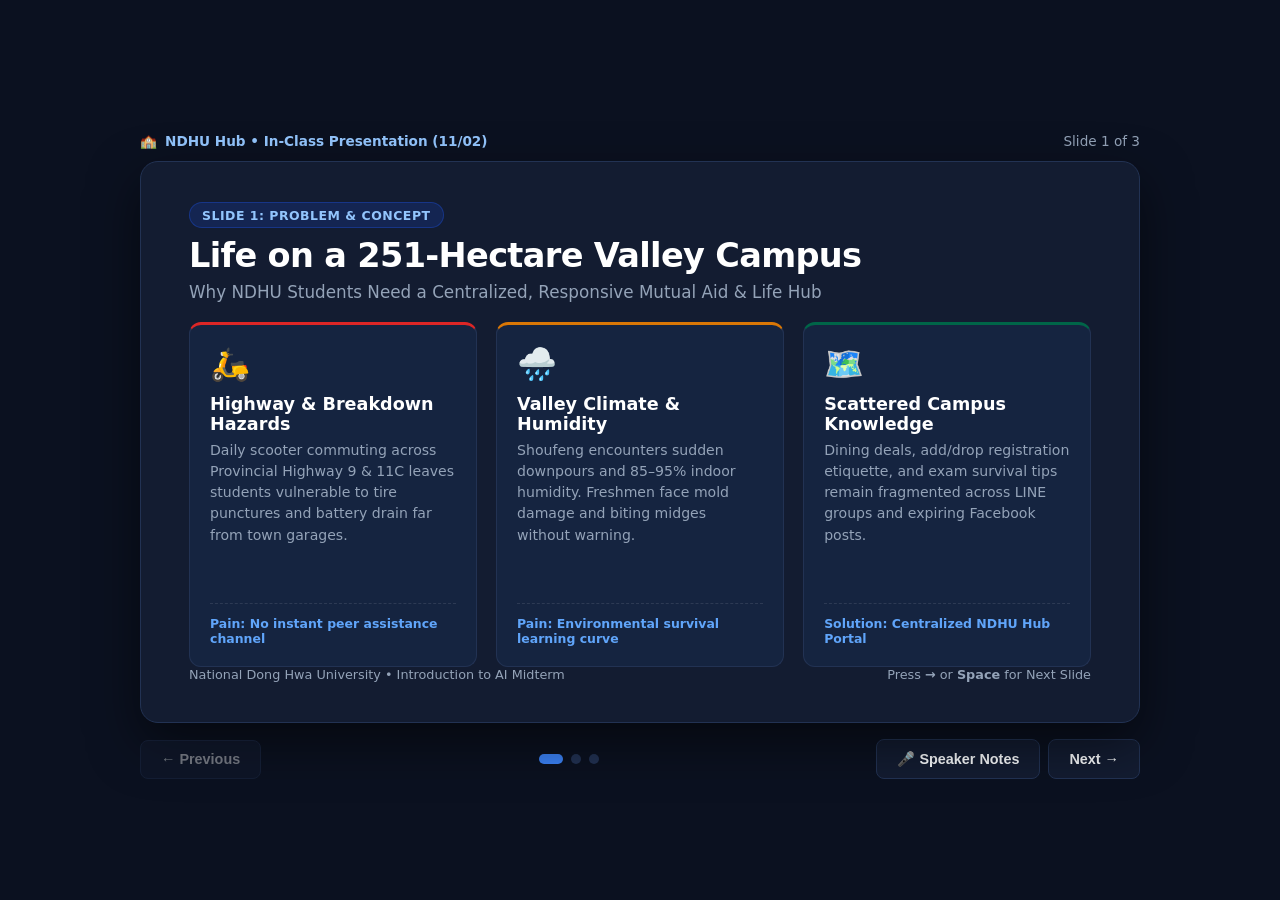
==== slides.html @ 4b1d9454 "Add project Word report (DOCX) and interactive presentation slides (HTML)" ====
<!DOCTYPE html>
<html lang="en">
<head>
  <meta charset="UTF-8">
  <meta name="viewport" content="width=device-width, initial-scale=1.0">
  <title>NDHU Hub Presentation - 11/02 Class Presentation</title>
  <style>
    :root {
      --primary: #1b365d;
      --primary-dark: #0f233d;
      --accent-blue: #1d4ed8;
      --accent-emerald: #006548;
      --accent-coral: #dc2626;
      --accent-amber: #d97706;
      --bg: #0b1120;
      --slide-bg: #131c31;
      --text: #f8fafc;
      --text-muted: #94a3b8;
      --border: #223253;
      --card-bg: rgba(27, 54, 93, 0.35);
    }

    * {
      box-sizing: border-box;
      margin: 0;
      padding: 0;
    }

    body {
      font-family: system-ui, -apple-system, BlinkMacSystemFont, 'Segoe UI', Roboto, sans-serif;
      background: var(--bg);
      color: var(--text);
      min-height: 100vh;
      display: flex;
      flex-direction: column;
      align-items: center;
      justify-content: center;
      overflow-x: hidden;
      padding: 1rem;
    }

    /* Presentation Header */
    .deck-header {
      width: 100%;
      max-width: 1000px;
      display: flex;
      justify-content: space-between;
      align-items: center;
      padding: 0.75rem 0;
      font-size: 0.85rem;
      color: var(--text-muted);
    }

    .deck-title {
      font-weight: 700;
      color: #93c5fd;
      display: flex;
      align-items: center;
      gap: 0.5rem;
    }

    /* Slide Stage */
    .slide-stage {
      width: 100%;
      max-width: 1000px;
      aspect-ratio: 16 / 9;
      min-height: 540px;
      background: var(--slide-bg);
      border: 1px solid var(--border);
      border-radius: 18px;
      box-shadow: 0 20px 50px rgba(0, 0, 0, 0.5);
      position: relative;
      overflow: hidden;
      display: flex;
      flex-direction: column;
    }

    .slide {
      position: absolute;
      inset: 0;
      padding: 2.5rem 3rem;
      display: none;
      flex-direction: column;
      justify-content: space-between;
      opacity: 0;
      transform: translateX(40px);
      transition: all 0.35s cubic-bezier(0.16, 1, 0.3, 1);
    }

    .slide.active {
      display: flex;
      opacity: 1;
      transform: translateX(0);
    }

    /* Slide Typography */
    .slide-badge {
      display: inline-flex;
      align-items: center;
      gap: 0.4rem;
      padding: 0.3rem 0.75rem;
      border-radius: 9999px;
      font-size: 0.78rem;
      font-weight: 700;
      letter-spacing: 0.04em;
      text-transform: uppercase;
      background: rgba(29, 78, 216, 0.2);
      color: #93c5fd;
      border: 1px solid rgba(29, 78, 216, 0.4);
      width: fit-content;
      margin-bottom: 0.5rem;
    }

    .slide-title {
      font-size: 2.1rem;
      font-weight: 800;
      letter-spacing: -0.02em;
      line-height: 1.2;
      color: #ffffff;
      margin-bottom: 0.35rem;
    }

    .slide-subtitle {
      font-size: 1.05rem;
      color: var(--text-muted);
      margin-bottom: 1.25rem;
    }

    /* Grid Layouts inside slides */
    .grid-3 {
      display: grid;
      grid-template-columns: repeat(3, 1fr);
      gap: 1.2rem;
      flex: 1;
      align-items: stretch;
    }

    .card {
      background: var(--card-bg);
      border: 1px solid var(--border);
      border-radius: 12px;
      padding: 1.25rem;
      display: flex;
      flex-direction: column;
    }

    .card-icon {
      font-size: 2rem;
      margin-bottom: 0.65rem;
    }

    .card-title {
      font-size: 1.1rem;
      font-weight: 700;
      margin-bottom: 0.4rem;
      color: #ffffff;
    }

    .card-text {
      font-size: 0.88rem;
      color: var(--text-muted);
      line-height: 1.5;
    }

    .card-highlight {
      margin-top: auto;
      padding-top: 0.75rem;
      font-size: 0.78rem;
      font-weight: 700;
      color: #60a5fa;
      border-top: 1px dashed rgba(255, 255, 255, 0.1);
    }

    /* Slide Footer Controls */
    .deck-controls {
      width: 100%;
      max-width: 1000px;
      display: flex;
      align-items: center;
      justify-content: space-between;
      margin-top: 1rem;
    }

    .btn-nav {
      background: var(--slide-bg);
      border: 1px solid var(--border);
      color: var(--text);
      padding: 0.65rem 1.25rem;
      border-radius: 8px;
      font-size: 0.9rem;
      font-weight: 600;
      cursor: pointer;
      display: inline-flex;
      align-items: center;
      gap: 0.5rem;
      transition: all 0.2s;
    }

    .btn-nav:hover:not(:disabled) {
      background: var(--primary);
      border-color: #3b82f6;
    }

    .btn-nav:disabled {
      opacity: 0.4;
      cursor: not-allowed;
    }

    .slide-dots {
      display: flex;
      gap: 0.5rem;
    }

    .dot {
      width: 10px;
      height: 10px;
      border-radius: 50%;
      background: var(--border);
      cursor: pointer;
      transition: all 0.2s;
    }

    .dot.active {
      background: #3b82f6;
      width: 24px;
      border-radius: 9999px;
    }

    /* Speaker Notes Drawer */
    .notes-panel {
      width: 100%;
      max-width: 1000px;
      background: #0f172a;
      border: 1px solid var(--border);
      border-radius: 12px;
      margin-top: 1rem;
      padding: 1rem 1.25rem;
      display: none;
    }

    .notes-panel.open {
      display: block;
    }

    .notes-title {
      font-size: 0.82rem;
      font-weight: 700;
      text-transform: uppercase;
      color: #94a3b8;
      margin-bottom: 0.5rem;
      display: flex;
      align-items: center;
      gap: 0.4rem;
    }

    .notes-content {
      font-size: 0.92rem;
      line-height: 1.6;
      color: #e2e8f0;
      background: rgba(255, 255, 255, 0.03);
      padding: 0.75rem 1rem;
      border-left: 3px solid #3b82f6;
      border-radius: 4px;
    }

    @media (max-width: 768px) {
      .slide-stage {
        aspect-ratio: auto;
        min-height: auto;
      }
      .slide {
        position: relative;
        padding: 1.5rem;
      }
      .grid-3 {
        grid-template-columns: 1fr;
      }
      .slide-title {
        font-size: 1.5rem;
      }
    }
  </style>
</head>
<body>

  <!-- Header -->
  <div class="deck-header">
    <div class="deck-title">
      <span>🏫</span>
      <strong>NDHU Hub • In-Class Presentation (11/02)</strong>
    </div>
    <div id="slide-indicator">Slide 1 of 3</div>
  </div>

  <!-- Stage -->
  <main class="slide-stage" id="stage">
    
    <!-- SLIDE 1 -->
    <section class="slide active" id="slide-1">
      <div>
        <div class="slide-badge">Slide 1: Problem & Concept</div>
        <h1 class="slide-title">Life on a 251-Hectare Valley Campus</h1>
        <p class="slide-subtitle">Why NDHU Students Need a Centralized, Responsive Mutual Aid & Life Hub</p>
      </div>

      <div class="grid-3">
        <div class="card" style="border-top: 3px solid var(--accent-coral);">
          <div class="card-icon">🛵</div>
          <h3 class="card-title">Highway & Breakdown Hazards</h3>
          <p class="card-text">Daily scooter commuting across Provincial Highway 9 & 11C leaves students vulnerable to tire punctures and battery drain far from town garages.</p>
          <div class="card-highlight">Pain: No instant peer assistance channel</div>
        </div>

        <div class="card" style="border-top: 3px solid var(--accent-amber);">
          <div class="card-icon">🌧️</div>
          <h3 class="card-title">Valley Climate & Humidity</h3>
          <p class="card-text">Shoufeng encounters sudden downpours and 85–95% indoor humidity. Freshmen face mold damage and biting midges without warning.</p>
          <div class="card-highlight">Pain: Environmental survival learning curve</div>
        </div>

        <div class="card" style="border-top: 3px solid var(--accent-emerald);">
          <div class="card-icon">🗺️</div>
          <h3 class="card-title">Scattered Campus Knowledge</h3>
          <p class="card-text">Dining deals, add/drop registration etiquette, and exam survival tips remain fragmented across LINE groups and expiring Facebook posts.</p>
          <div class="card-highlight">Solution: Centralized NDHU Hub Portal</div>
        </div>
      </div>

      <div style="font-size: 0.8rem; color: var(--text-muted); display: flex; justify-content: space-between; align-items: center;">
        <span>National Dong Hwa University • Introduction to AI Midterm</span>
        <span>Press <strong>→</strong> or <strong>Space</strong> for Next Slide</span>
      </div>
    </section>

    <!-- SLIDE 2 -->
    <section class="slide" id="slide-2">
      <div>
        <div class="slide-badge" style="background: rgba(16, 185, 129, 0.2); color: #6ee7b7; border-color: rgba(16, 185, 129, 0.4);">Slide 2: Key Features & Demo</div>
        <h1 class="slide-title">Three Core Pillars + AI Assistant</h1>
        <p class="slide-subtitle">Engineered for Rapid Response, Local Discovery, and Senior Wisdom</p>
      </div>

      <div class="grid-3">
        <div class="card" style="border-top: 3px solid var(--accent-coral);">
          <div class="card-icon">🚨</div>
          <h3 class="card-title">Emergency Helpboard</h3>
          <p class="card-text">Interactive form with real-time status tracking (<strong>Urgent</strong>, <strong>In Progress</strong>, <strong>Resolved</strong>), Telegram handles, and quick campus hotlines.</p>
          <div class="card-highlight">Demo: One-click "I Can Help!" mutual aid</div>
        </div>

        <div class="card" style="border-top: 3px solid var(--accent-amber);">
          <div class="card-icon">🍜</div>
          <h3 class="card-title">Food & Reviews Hub</h3>
          <p class="card-text">Zonal directory (Near Main Gate, Zhixue Street, Shoufeng Town) highlighting signature "Must Try Dishes", 1–5 stars, and a Random Food Roulette.</p>
          <div class="card-highlight">Demo: "What to Eat Today?" shuffle wheel</div>
        </div>

        <div class="card" style="border-top: 3px solid #6366f1);">
          <div class="card-icon">🎓</div>
          <h3 class="card-title">Wisdom & AI Guide</h3>
          <p class="card-text">Dorm humidity control, course add-code etiquette, biting midges defense, search filter, offline bookmarks, and embedded AI Campus Bot.</p>
          <div class="card-highlight">Demo: Natural language query assistance</div>
        </div>
      </div>

      <div style="font-size: 0.8rem; color: var(--text-muted); display: flex; justify-content: space-between; align-items: center;">
        <span>Live Web App Demo Ready: index.html</span>
        <span>Repository: github.com/ndhuAkshit/ndhu-hub</span>
      </div>
    </section>

    <!-- SLIDE 3 -->
    <section class="slide" id="slide-3">
      <div>
        <div class="slide-badge" style="background: rgba(139, 92, 246, 0.2); color: #c4b5fd; border-color: rgba(139, 92, 246, 0.4);">Slide 3: Impact & AI Workflow</div>
        <h1 class="slide-title">Human-AI Co-Creation & Future Scope</h1>
        <p class="slide-subtitle">How AI Assisted in Architecture, Testing, and Academic Compliance</p>
      </div>

      <div class="grid-3">
        <div class="card" style="border-top: 3px solid #8b5cf6);">
          <div class="card-icon">🤖</div>
          <h3 class="card-title">Agentic AI Workflow</h3>
          <p class="card-text">Collaborative iterative prompting with Google Antigravity: architecture formulation, mobile-responsive CSS grid system, and local state management.</p>
          <div class="card-highlight">Method: Iterative human guidance + AI execution</div>
        </div>

        <div class="card" style="border-top: 3px solid #06b6d4);">
          <div class="card-icon">🧪</div>
          <h3 class="card-title">Rigorous Verification</h3>
          <p class="card-text">Automated Node.js testing: 100% DOM element ID synchronization, syntax checks (<code>node -c</code>), and regex privacy compliance (0 student IDs stored).</p>
          <div class="card-highlight">Quality: Zero external dependencies, 100% offline</div>
        </div>

        <div class="card" style="border-top: 3px solid var(--accent-emerald);">
          <div class="card-icon">🚀</div>
          <h3 class="card-title">Next Steps & Vision</h3>
          <p class="card-text">WebSocket push notifications for instant SOS broadcasts, Leaflet.js interactive GIS campus mapping, and bilingual EN/ZH localization.</p>
          <div class="card-highlight">Impact: Empowering 10,000+ NDHU students</div>
        </div>
      </div>

      <div style="font-size: 0.8rem; color: var(--text-muted); display: flex; justify-content: space-between; align-items: center;">
        <span>Thank you! Questions & Discussion</span>
        <span>Hosted on GitHub • Open for Student Contributions</span>
      </div>
    </section>

  </main>

  <!-- Controls -->
  <div class="deck-controls">
    <button class="btn-nav" id="btn-prev" onclick="prevSlide()" disabled>← Previous</button>
    
    <div class="slide-dots">
      <div class="dot active" onclick="goToSlide(1)"></div>
      <div class="dot" onclick="goToSlide(2)"></div>
      <div class="dot" onclick="goToSlide(3)"></div>
    </div>

    <div style="display: flex; gap: 0.5rem;">
      <button class="btn-nav" onclick="toggleNotes()">🎤 Speaker Notes</button>
      <button class="btn-nav" id="btn-next" onclick="nextSlide()">Next →</button>
    </div>
  </div>

  <!-- Speaker Notes Box -->
  <div class="notes-panel" id="notes-panel">
    <div class="notes-title">
      <span>📝</span>
      <span id="notes-label">Speaker Notes for Slide 1</span>
    </div>
    <div class="notes-content" id="notes-text">
      "Good morning professor and fellow classmates. As NDHU students living here in Shoufeng, we all appreciate the beauty of our 251-hectare campus. However, its rural valley location creates real daily hassles: roadside scooter breakdowns on Highway 9 or 11C, sudden downpours with 90%+ humidity, and fragmented dining or course advice. That is why I built NDHU Hub — a centralized, private, mobile-first student mutual aid network."
    </div>
  </div>

  <script>
    let currentSlide = 1;
    const totalSlides = 3;

    const speakerNotes = {
      1: `"Good morning professor and fellow classmates. As NDHU students living here in Shoufeng, we all appreciate the beauty of our 251-hectare campus. However, its rural valley location creates real daily hassles: roadside scooter breakdowns on Highway 9 or 11C, sudden downpours with 90%+ humidity, and fragmented dining or course advice. That is why I built NDHU Hub — a centralized, private, mobile-first student mutual aid network."`,
      2: `"NDHU Hub has three interactive pillars, which I will now demonstrate. First, our Emergency Helpboard: students can post requests with landmarks and Telegram handles, and peers can click 'I Can Help!' to update urgency in real time. Second, our Food Directory highlights student budget favorites with signature 'Must Try Dish' badges and a random roulette for lunch indecision. Third, our Senior Wisdom archive shares battle-tested tips on dorm humidity, course lotteries, and biting midges, backed by an embedded AI Campus Bot."`,
      3: `"To build this project, I used an agentic AI pair-programming workflow with Google DeepMind's Antigravity. By applying structured iterative prompts, we created a lightweight, zero-dependency web app with dark mode, verified 100% DOM synchronization through automated Node.js tests, and guaranteed strict student privacy. Looking forward, we plan to add WebSocket push notifications and interactive GIS mapping. Thank you, and I welcome any questions!"`
    };

    function updateSlide() {
      document.querySelectorAll('.slide').forEach((s, idx) => {
        s.classList.toggle('active', idx + 1 === currentSlide);
      });

      document.querySelectorAll('.dot').forEach((d, idx) => {
        d.classList.toggle('active', idx + 1 === currentSlide);
      });

      document.getElementById('slide-indicator').textContent = `Slide ${currentSlide} of ${totalSlides}`;
      document.getElementById('btn-prev').disabled = (currentSlide === 1);
      document.getElementById('btn-next').disabled = (currentSlide === totalSlides);

      document.getElementById('notes-label').textContent = `Speaker Notes for Slide ${currentSlide}`;
      document.getElementById('notes-text').textContent = speakerNotes[currentSlide];
    }

    function nextSlide() {
      if (currentSlide < totalSlides) {
        currentSlide++;
        updateSlide();
      }
    }

    function prevSlide() {
      if (currentSlide > 1) {
        currentSlide--;
        updateSlide();
      }
    }

    function goToSlide(n) {
      currentSlide = n;
      updateSlide();
    }

    function toggleNotes() {
      const panel = document.getElementById('notes-panel');
      panel.classList.toggle('open');
    }

    // Keyboard support
    document.addEventListener('keydown', (e) => {
      if (e.key === 'ArrowRight' || e.key === ' ') {
        nextSlide();
      } else if (e.key === 'ArrowLeft') {
        prevSlide();
      } else if (e.key === 's' || e.key === 'S') {
        toggleNotes();
      }
    });
  </script>
</body>
</html>
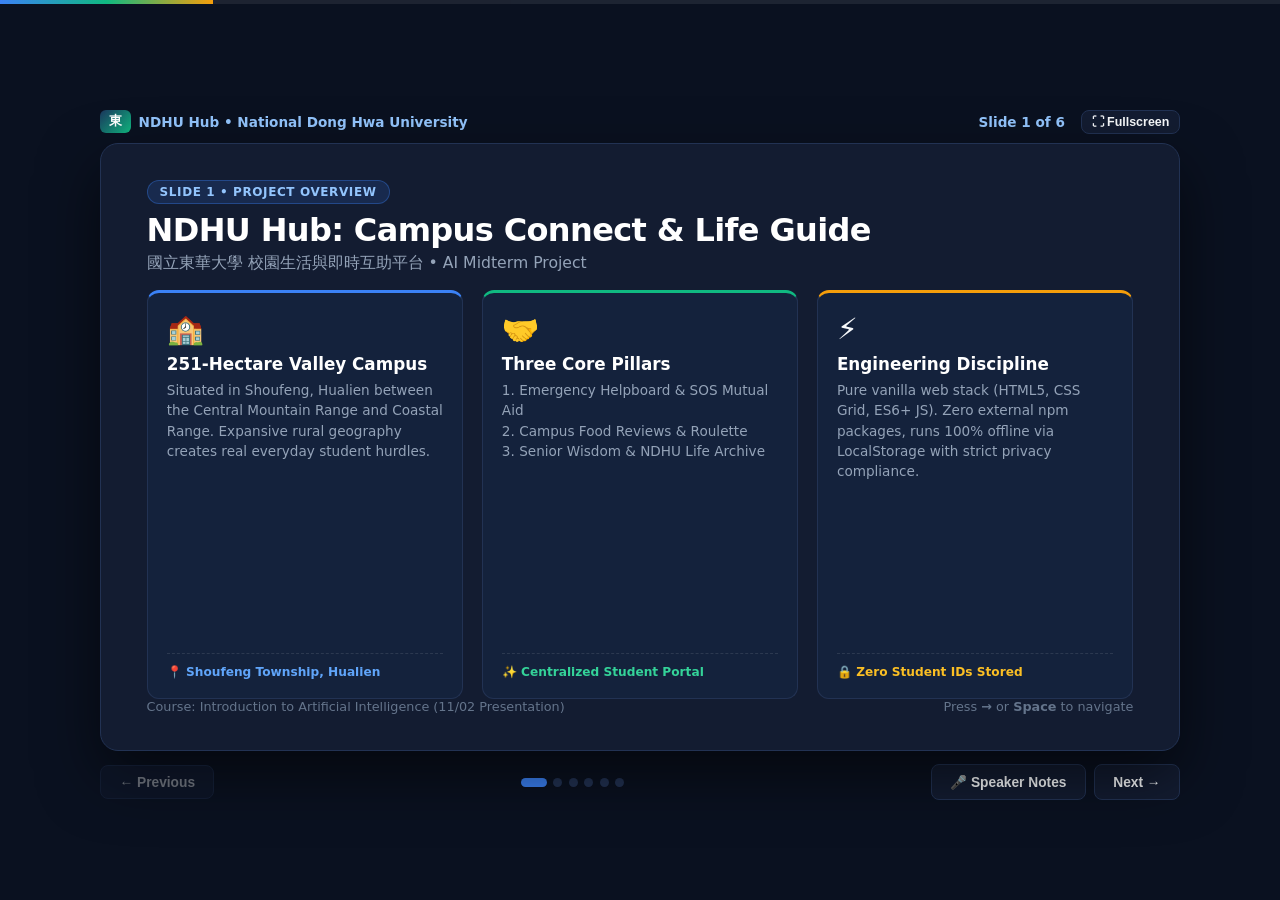
==== commit 7d410e1f: "Enhance slides with interactive widgets, dedicated AI Assistant slide, and 3D mascot artwork" ====
--- a/slides.html
+++ b/slides.html
@@ -3,21 +3,24 @@
 <head>
   <meta charset="UTF-8">
   <meta name="viewport" content="width=device-width, initial-scale=1.0">
-  <title>NDHU Hub Presentation - 11/02 Class Presentation</title>
+  <title>NDHU Hub Presentation - National Dong Hwa University</title>
   <style>
     :root {
       --primary: #1b365d;
-      --primary-dark: #0f233d;
-      --accent-blue: #1d4ed8;
-      --accent-emerald: #006548;
-      --accent-coral: #dc2626;
-      --accent-amber: #d97706;
-      --bg: #0b1120;
-      --slide-bg: #131c31;
+      --primary-dark: #0a1120;
+      --primary-card: #131c31;
+      --border: #223253;
+      --border-highlight: #3b82f6;
+      
+      --accent-blue: #3b82f6;
+      --accent-emerald: #10b981;
+      --accent-coral: #ef4444;
+      --accent-amber: #f59e0b;
+      --accent-purple: #8b5cf6;
+
       --text: #f8fafc;
       --text-muted: #94a3b8;
-      --border: #223253;
-      --card-bg: rgba(27, 54, 93, 0.35);
+      --text-dim: #64748b;
     }
 
     * {
@@ -28,47 +31,81 @@
 
     body {
       font-family: system-ui, -apple-system, BlinkMacSystemFont, 'Segoe UI', Roboto, sans-serif;
-      background: var(--bg);
+      background: var(--primary-dark);
       color: var(--text);
       min-height: 100vh;
       display: flex;
       flex-direction: column;
       align-items: center;
       justify-content: center;
+      padding: 1rem;
       overflow-x: hidden;
-      padding: 1rem;
-    }
-
-    /* Presentation Header */
+      user-select: none;
+    }
+
+    /* Top Progress Bar */
+    .progress-bar-container {
+      position: fixed;
+      top: 0;
+      left: 0;
+      width: 100%;
+      height: 4px;
+      background: rgba(255, 255, 255, 0.08);
+      z-index: 100;
+    }
+
+    .progress-bar {
+      height: 100%;
+      background: linear-gradient(90deg, #3b82f6, #10b981, #f59e0b);
+      width: 16.66%;
+      transition: width 0.3s ease;
+    }
+
+    /* Deck Header */
     .deck-header {
       width: 100%;
-      max-width: 1000px;
+      max-width: 1080px;
       display: flex;
       justify-content: space-between;
       align-items: center;
-      padding: 0.75rem 0;
+      padding: 0.6rem 0;
       font-size: 0.85rem;
       color: var(--text-muted);
     }
 
-    .deck-title {
+    .deck-brand {
+      display: flex;
+      align-items: center;
+      gap: 0.5rem;
       font-weight: 700;
       color: #93c5fd;
+    }
+
+    .deck-brand-badge {
+      background: linear-gradient(135deg, #1b365d, #10b981);
+      color: white;
+      padding: 0.2rem 0.55rem;
+      border-radius: 6px;
+      font-size: 0.8rem;
+      font-weight: 800;
+    }
+
+    .deck-meta {
       display: flex;
       align-items: center;
-      gap: 0.5rem;
+      gap: 1rem;
     }
 
     /* Slide Stage */
     .slide-stage {
       width: 100%;
-      max-width: 1000px;
+      max-width: 1080px;
       aspect-ratio: 16 / 9;
-      min-height: 540px;
-      background: var(--slide-bg);
+      min-height: 560px;
+      background: var(--primary-card);
       border: 1px solid var(--border);
       border-radius: 18px;
-      box-shadow: 0 20px 50px rgba(0, 0, 0, 0.5);
+      box-shadow: 0 25px 60px rgba(0, 0, 0, 0.55);
       position: relative;
       overflow: hidden;
       display: flex;
@@ -78,13 +115,13 @@
     .slide {
       position: absolute;
       inset: 0;
-      padding: 2.5rem 3rem;
+      padding: 2.25rem 2.85rem;
       display: none;
       flex-direction: column;
       justify-content: space-between;
       opacity: 0;
-      transform: translateX(40px);
-      transition: all 0.35s cubic-bezier(0.16, 1, 0.3, 1);
+      transform: translateX(35px);
+      transition: all 0.3s cubic-bezier(0.16, 1, 0.3, 1);
     }
 
     .slide.active {
@@ -93,148 +130,396 @@
       transform: translateX(0);
     }
 
-    /* Slide Typography */
+    /* Typography */
     .slide-badge {
       display: inline-flex;
       align-items: center;
       gap: 0.4rem;
-      padding: 0.3rem 0.75rem;
+      padding: 0.25rem 0.75rem;
       border-radius: 9999px;
-      font-size: 0.78rem;
+      font-size: 0.75rem;
       font-weight: 700;
-      letter-spacing: 0.04em;
+      letter-spacing: 0.05em;
       text-transform: uppercase;
-      background: rgba(29, 78, 216, 0.2);
+      background: rgba(59, 130, 246, 0.15);
       color: #93c5fd;
-      border: 1px solid rgba(29, 78, 216, 0.4);
+      border: 1px solid rgba(59, 130, 246, 0.35);
       width: fit-content;
-      margin-bottom: 0.5rem;
+      margin-bottom: 0.4rem;
     }
 
     .slide-title {
-      font-size: 2.1rem;
+      font-size: 2rem;
       font-weight: 800;
       letter-spacing: -0.02em;
       line-height: 1.2;
       color: #ffffff;
-      margin-bottom: 0.35rem;
+      margin-bottom: 0.25rem;
     }
 
     .slide-subtitle {
-      font-size: 1.05rem;
+      font-size: 0.98rem;
       color: var(--text-muted);
-      margin-bottom: 1.25rem;
-    }
-
-    /* Grid Layouts inside slides */
+      margin-bottom: 1rem;
+    }
+
+    /* Grid Layouts */
     .grid-3 {
       display: grid;
       grid-template-columns: repeat(3, 1fr);
-      gap: 1.2rem;
+      gap: 1.15rem;
       flex: 1;
       align-items: stretch;
     }
 
+    .grid-2 {
+      display: grid;
+      grid-template-columns: 1fr 1fr;
+      gap: 1.25rem;
+      flex: 1;
+      align-items: stretch;
+    }
+
     .card {
-      background: var(--card-bg);
+      background: rgba(27, 54, 93, 0.25);
       border: 1px solid var(--border);
       border-radius: 12px;
-      padding: 1.25rem;
+      padding: 1.2rem;
       display: flex;
       flex-direction: column;
+      transition: all 0.2s ease;
+    }
+
+    .card:hover {
+      border-color: rgba(96, 165, 250, 0.5);
+      transform: translateY(-2px);
     }
 
     .card-icon {
-      font-size: 2rem;
-      margin-bottom: 0.65rem;
+      font-size: 1.85rem;
+      margin-bottom: 0.5rem;
     }
 
     .card-title {
-      font-size: 1.1rem;
+      font-size: 1.05rem;
       font-weight: 700;
-      margin-bottom: 0.4rem;
+      margin-bottom: 0.35rem;
       color: #ffffff;
     }
 
     .card-text {
-      font-size: 0.88rem;
+      font-size: 0.85rem;
       color: var(--text-muted);
       line-height: 1.5;
     }
 
     .card-highlight {
       margin-top: auto;
-      padding-top: 0.75rem;
-      font-size: 0.78rem;
+      padding-top: 0.65rem;
+      font-size: 0.76rem;
       font-weight: 700;
-      color: #60a5fa;
       border-top: 1px dashed rgba(255, 255, 255, 0.1);
     }
 
-    /* Slide Footer Controls */
+    /* Interactive Simulation Widgets */
+    .interactive-simulator {
+      background: rgba(11, 17, 32, 0.7);
+      border: 1px solid var(--border);
+      border-radius: 12px;
+      padding: 1rem;
+      display: flex;
+      flex-direction: column;
+      height: 100%;
+    }
+
+    .sim-header {
+      font-size: 0.82rem;
+      font-weight: 700;
+      text-transform: uppercase;
+      letter-spacing: 0.04em;
+      color: #93c5fd;
+      display: flex;
+      align-items: center;
+      justify-content: space-between;
+      margin-bottom: 0.75rem;
+      padding-bottom: 0.5rem;
+      border-bottom: 1px solid var(--border);
+    }
+
+    .sim-live-badge {
+      display: inline-flex;
+      align-items: center;
+      gap: 0.3rem;
+      font-size: 0.7rem;
+      color: #ef4444;
+      animation: pulse-dot 1.5s infinite;
+    }
+
+    @keyframes pulse-dot {
+      0%, 100% { opacity: 1; }
+      50% { opacity: 0.4; }
+    }
+
+    /* Live Interactive SOS Card inside Slide 3 */
+    .live-sos-card {
+      background: var(--primary-card);
+      border: 1px solid var(--border);
+      border-left: 4px solid #ef4444;
+      border-radius: 8px;
+      padding: 0.9rem;
+      margin-bottom: 0.75rem;
+      transition: all 0.3s ease;
+    }
+
+    .live-sos-card.status-helping {
+      border-left-color: #f59e0b;
+      background: rgba(245, 158, 11, 0.08);
+    }
+
+    .status-pill {
+      font-size: 0.72rem;
+      font-weight: 800;
+      padding: 0.2rem 0.55rem;
+      border-radius: 9999px;
+      text-transform: uppercase;
+      display: inline-block;
+    }
+
+    .status-urgent-pill {
+      background: rgba(239, 68, 68, 0.2);
+      color: #ef4444;
+      border: 1px solid rgba(239, 68, 68, 0.4);
+    }
+
+    .status-helping-pill {
+      background: rgba(245, 158, 11, 0.2);
+      color: #f59e0b;
+      border: 1px solid rgba(245, 158, 11, 0.4);
+    }
+
+    /* Interactive Food Roulette inside Slide 4 */
+    .roulette-box {
+      background: rgba(15, 23, 42, 0.85);
+      border: 2px dashed #3b82f6;
+      border-radius: 12px;
+      padding: 1.25rem;
+      text-align: center;
+      display: flex;
+      flex-direction: column;
+      align-items: center;
+      justify-content: center;
+      flex: 1;
+    }
+
+    .roulette-dish-title {
+      font-size: 1.25rem;
+      font-weight: 800;
+      color: #f59e0b;
+      margin: 0.4rem 0 0.2rem;
+    }
+
+    .roulette-sub {
+      font-size: 0.8rem;
+      color: var(--text-muted);
+    }
+
+    /* Interactive AI Chat inside Slide 5 */
+    .ai-chat-window {
+      background: rgba(11, 17, 32, 0.85);
+      border: 1px solid var(--border);
+      border-radius: 12px;
+      display: flex;
+      flex-direction: column;
+      height: 100%;
+      overflow: hidden;
+    }
+
+    .ai-chat-messages {
+      flex: 1;
+      overflow-y: auto;
+      padding: 0.85rem;
+      display: flex;
+      flex-direction: column;
+      gap: 0.65rem;
+    }
+
+    .bubble {
+      max-width: 88%;
+      padding: 0.6rem 0.85rem;
+      border-radius: 8px;
+      font-size: 0.82rem;
+      line-height: 1.45;
+    }
+
+    .bubble-bot {
+      align-self: flex-start;
+      background: rgba(30, 41, 59, 0.9);
+      color: #f1f5f9;
+      border-left: 3px solid #3b82f6;
+    }
+
+    .bubble-user {
+      align-self: flex-end;
+      background: #1b365d;
+      color: #ffffff;
+      border: 1px solid rgba(96, 165, 250, 0.3);
+    }
+
+    .ai-quick-prompts {
+      display: flex;
+      gap: 0.35rem;
+      padding: 0.45rem 0.75rem;
+      background: rgba(15, 23, 42, 0.95);
+      border-top: 1px solid var(--border);
+      overflow-x: auto;
+    }
+
+    .quick-chip {
+      background: rgba(255, 255, 255, 0.06);
+      border: 1px solid var(--border);
+      color: var(--text-muted);
+      font-size: 0.72rem;
+      padding: 0.25rem 0.55rem;
+      border-radius: 9999px;
+      cursor: pointer;
+      white-space: nowrap;
+      transition: all 0.2s;
+    }
+
+    .quick-chip:hover {
+      background: rgba(59, 130, 246, 0.2);
+      color: #93c5fd;
+      border-color: #3b82f6;
+    }
+
+    .ai-chat-input-bar {
+      display: flex;
+      gap: 0.4rem;
+      padding: 0.5rem 0.75rem;
+      background: rgba(15, 23, 42, 0.95);
+      border-top: 1px solid var(--border);
+    }
+
+    .ai-chat-input-bar input {
+      flex: 1;
+      background: rgba(30, 41, 59, 0.8);
+      border: 1px solid var(--border);
+      color: white;
+      padding: 0.4rem 0.65rem;
+      border-radius: 6px;
+      font-size: 0.82rem;
+      outline: none;
+    }
+
+    /* Buttons */
+    .btn {
+      display: inline-flex;
+      align-items: center;
+      justify-content: center;
+      gap: 0.4rem;
+      padding: 0.5rem 1rem;
+      border-radius: 8px;
+      font-size: 0.84rem;
+      font-weight: 700;
+      cursor: pointer;
+      border: 1px solid transparent;
+      transition: all 0.2s ease;
+      white-space: nowrap;
+    }
+
+    .btn-primary {
+      background: #1d4ed8;
+      color: white;
+    }
+
+    .btn-primary:hover {
+      background: #2563eb;
+      transform: translateY(-1px);
+    }
+
+    .btn-danger {
+      background: #ef4444;
+      color: white;
+    }
+
+    .btn-danger:hover {
+      background: #dc2626;
+    }
+
+    .btn-amber {
+      background: #f59e0b;
+      color: #0f172a;
+    }
+
+    .btn-amber:hover {
+      background: #d97706;
+      color: white;
+    }
+
+    /* Slide Controls */
     .deck-controls {
       width: 100%;
-      max-width: 1000px;
+      max-width: 1080px;
       display: flex;
       align-items: center;
       justify-content: space-between;
-      margin-top: 1rem;
+      margin-top: 0.85rem;
     }
 
     .btn-nav {
-      background: var(--slide-bg);
+      background: var(--primary-card);
       border: 1px solid var(--border);
       color: var(--text);
-      padding: 0.65rem 1.25rem;
+      padding: 0.55rem 1.15rem;
       border-radius: 8px;
-      font-size: 0.9rem;
+      font-size: 0.86rem;
       font-weight: 600;
       cursor: pointer;
       display: inline-flex;
       align-items: center;
-      gap: 0.5rem;
+      gap: 0.45rem;
       transition: all 0.2s;
     }
 
     .btn-nav:hover:not(:disabled) {
-      background: var(--primary);
+      background: #1b365d;
       border-color: #3b82f6;
     }
 
     .btn-nav:disabled {
-      opacity: 0.4;
+      opacity: 0.35;
       cursor: not-allowed;
     }
 
     .slide-dots {
       display: flex;
-      gap: 0.5rem;
+      gap: 0.4rem;
     }
 
     .dot {
-      width: 10px;
-      height: 10px;
+      width: 9px;
+      height: 9px;
       border-radius: 50%;
       background: var(--border);
       cursor: pointer;
-      transition: all 0.2s;
+      transition: all 0.25s ease;
     }
 
     .dot.active {
       background: #3b82f6;
-      width: 24px;
+      width: 26px;
       border-radius: 9999px;
     }
 
-    /* Speaker Notes Drawer */
+    /* Speaker Notes Box */
     .notes-panel {
       width: 100%;
-      max-width: 1000px;
+      max-width: 1080px;
       background: #0f172a;
       border: 1px solid var(--border);
       border-radius: 12px;
-      margin-top: 1rem;
-      padding: 1rem 1.25rem;
+      margin-top: 0.85rem;
+      padding: 0.9rem 1.2rem;
       display: none;
     }
 
@@ -243,18 +528,18 @@
     }
 
     .notes-title {
-      font-size: 0.82rem;
+      font-size: 0.78rem;
       font-weight: 700;
       text-transform: uppercase;
       color: #94a3b8;
-      margin-bottom: 0.5rem;
+      margin-bottom: 0.4rem;
       display: flex;
       align-items: center;
       gap: 0.4rem;
     }
 
     .notes-content {
-      font-size: 0.92rem;
+      font-size: 0.9rem;
       line-height: 1.6;
       color: #e2e8f0;
       background: rgba(255, 255, 255, 0.03);
@@ -263,149 +548,355 @@
       border-radius: 4px;
     }
 
-    @media (max-width: 768px) {
-      .slide-stage {
-        aspect-ratio: auto;
-        min-height: auto;
-      }
-      .slide {
-        position: relative;
-        padding: 1.5rem;
-      }
-      .grid-3 {
-        grid-template-columns: 1fr;
-      }
-      .slide-title {
-        font-size: 1.5rem;
-      }
+    /* Toast */
+    .slide-toast {
+      position: absolute;
+      bottom: 1.5rem;
+      left: 50%;
+      transform: translateX(-50%) translateY(20px);
+      background: #10b981;
+      color: white;
+      padding: 0.5rem 1.25rem;
+      border-radius: 9999px;
+      font-size: 0.82rem;
+      font-weight: 700;
+      box-shadow: 0 10px 25px rgba(0, 0, 0, 0.4);
+      opacity: 0;
+      pointer-events: none;
+      transition: all 0.25s cubic-bezier(0.16, 1, 0.3, 1);
+      z-index: 50;
+    }
+
+    .slide-toast.show {
+      transform: translateX(-50%) translateY(0);
+      opacity: 1;
     }
   </style>
 </head>
 <body>
 
+  <!-- Top Progress Bar -->
+  <div class="progress-bar-container">
+    <div class="progress-bar" id="progress-bar"></div>
+  </div>
+
   <!-- Header -->
   <div class="deck-header">
-    <div class="deck-title">
-      <span>🏫</span>
-      <strong>NDHU Hub • In-Class Presentation (11/02)</strong>
+    <div class="deck-brand">
+      <span class="deck-brand-badge">東</span>
+      <span>NDHU Hub • National Dong Hwa University</span>
     </div>
-    <div id="slide-indicator">Slide 1 of 3</div>
+    <div class="deck-meta">
+      <span id="slide-indicator" style="font-weight: 700; color: #93c5fd;">Slide 1 of 6</span>
+      <button class="btn-nav" style="padding: 0.25rem 0.6rem; font-size: 0.78rem;" onclick="toggleFullScreen()">⛶ Fullscreen</button>
+    </div>
   </div>
 
   <!-- Stage -->
   <main class="slide-stage" id="stage">
     
-    <!-- SLIDE 1 -->
+    <!-- =========================================================================
+         SLIDE 1: Title & University Vision
+         ========================================================================= -->
     <section class="slide active" id="slide-1">
       <div>
-        <div class="slide-badge">Slide 1: Problem & Concept</div>
-        <h1 class="slide-title">Life on a 251-Hectare Valley Campus</h1>
-        <p class="slide-subtitle">Why NDHU Students Need a Centralized, Responsive Mutual Aid & Life Hub</p>
+        <div class="slide-badge">Slide 1 • Project Overview</div>
+        <h1 class="slide-title">NDHU Hub: Campus Connect & Life Guide</h1>
+        <p class="slide-subtitle">國立東華大學 校園生活與即時互助平台 • AI Midterm Project</p>
+      </div>
+
+      <div class="grid-3">
+        <div class="card" style="border-top: 3px solid #3b82f6;">
+          <div class="card-icon">🏫</div>
+          <h3 class="card-title">251-Hectare Valley Campus</h3>
+          <p class="card-text">Situated in Shoufeng, Hualien between the Central Mountain Range and Coastal Range. Expansive rural geography creates real everyday student hurdles.</p>
+          <div class="card-highlight" style="color: #60a5fa;">📍 Shoufeng Township, Hualien</div>
+        </div>
+
+        <div class="card" style="border-top: 3px solid #10b981;">
+          <div class="card-icon">🤝</div>
+          <h3 class="card-title">Three Core Pillars</h3>
+          <p class="card-text">1. Emergency Helpboard & SOS Mutual Aid<br>2. Campus Food Reviews & Roulette<br>3. Senior Wisdom & NDHU Life Archive</p>
+          <div class="card-highlight" style="color: #34d399;">✨ Centralized Student Portal</div>
+        </div>
+
+        <div class="card" style="border-top: 3px solid #f59e0b;">
+          <div class="card-icon">⚡</div>
+          <h3 class="card-title">Engineering Discipline</h3>
+          <p class="card-text">Pure vanilla web stack (HTML5, CSS Grid, ES6+ JS). Zero external npm packages, runs 100% offline via LocalStorage with strict privacy compliance.</p>
+          <div class="card-highlight" style="color: #fbbf24;">🔒 Zero Student IDs Stored</div>
+        </div>
+      </div>
+
+      <div style="font-size: 0.8rem; color: var(--text-dim); display: flex; justify-content: space-between; align-items: center;">
+        <span>Course: Introduction to Artificial Intelligence (11/02 Presentation)</span>
+        <span>Press <strong>→</strong> or <strong>Space</strong> to navigate</span>
+      </div>
+    </section>
+
+    <!-- =========================================================================
+         SLIDE 2: Campus Challenges & Real Pain Points
+         ========================================================================= -->
+    <section class="slide" id="slide-2">
+      <div>
+        <div class="slide-badge" style="background: rgba(239, 68, 68, 0.15); color: #fca5a5; border-color: rgba(239, 68, 68, 0.35);">Slide 2 • Problem Statement</div>
+        <h1 class="slide-title">Three Everyday Campus Pain Points</h1>
+        <p class="slide-subtitle">Why Dong Hwa Students Need a Dedicated, Mobile-First Mutual Aid Network</p>
       </div>
 
       <div class="grid-3">
         <div class="card" style="border-top: 3px solid var(--accent-coral);">
           <div class="card-icon">🛵</div>
-          <h3 class="card-title">Highway & Breakdown Hazards</h3>
-          <p class="card-text">Daily scooter commuting across Provincial Highway 9 & 11C leaves students vulnerable to tire punctures and battery drain far from town garages.</p>
-          <div class="card-highlight">Pain: No instant peer assistance channel</div>
+          <h3 class="card-title">Highway Scooter Breakdowns</h3>
+          <p class="card-text">Daily student commuting across Highway 9 and 11-Bing. Flat tires, punctured treads, or dead batteries leave riders stranded miles from town garages.</p>
+          <div class="card-highlight" style="color: #f87171;">⚠️ Pain: No instant peer assistance channel</div>
         </div>
 
         <div class="card" style="border-top: 3px solid var(--accent-amber);">
           <div class="card-icon">🌧️</div>
-          <h3 class="card-title">Valley Climate & Humidity</h3>
-          <p class="card-text">Shoufeng encounters sudden downpours and 85–95% indoor humidity. Freshmen face mold damage and biting midges without warning.</p>
-          <div class="card-highlight">Pain: Environmental survival learning curve</div>
-        </div>
-
-        <div class="card" style="border-top: 3px solid var(--accent-emerald);">
-          <div class="card-icon">🗺️</div>
-          <h3 class="card-title">Scattered Campus Knowledge</h3>
-          <p class="card-text">Dining deals, add/drop registration etiquette, and exam survival tips remain fragmented across LINE groups and expiring Facebook posts.</p>
-          <div class="card-highlight">Solution: Centralized NDHU Hub Portal</div>
-        </div>
-      </div>
-
-      <div style="font-size: 0.8rem; color: var(--text-muted); display: flex; justify-content: space-between; align-items: center;">
-        <span>National Dong Hwa University • Introduction to AI Midterm</span>
-        <span>Press <strong>→</strong> or <strong>Space</strong> for Next Slide</span>
+          <h3 class="card-title">Valley Climate & 90%+ Humidity</h3>
+          <p class="card-text">Sudden afternoon downpours catch students without umbrellas. Relative humidity exceeds 85–95%, causing mold damage and biting midges (Forcipomyia taiwana).</p>
+          <div class="card-highlight" style="color: #fbbf24;">⚠️ Pain: Steep freshman survival learning curve</div>
+        </div>
+
+        <div class="card" style="border-top: 3px solid #8b5cf6;">
+          <div class="card-icon">💬</div>
+          <h3 class="card-title">Fragmented Knowledge & Chats</h3>
+          <p class="card-text">Dining deals, add/drop registration etiquette, and course lottery weighting algorithms remain lost inside dying Facebook posts and noisy LINE groups.</p>
+          <div class="card-highlight" style="color: #c084fc;">⚠️ Pain: Information evaporates every semester</div>
+        </div>
+      </div>
+
+      <div style="font-size: 0.8rem; color: var(--text-dim); display: flex; justify-content: space-between; align-items: center;">
+        <span>Solution: NDHU Hub turns individual struggles into peer community solutions.</span>
+        <span>Slide 2 / 6</span>
       </div>
     </section>
 
-    <!-- SLIDE 2 -->
-    <section class="slide" id="slide-2">
-      <div>
-        <div class="slide-badge" style="background: rgba(16, 185, 129, 0.2); color: #6ee7b7; border-color: rgba(16, 185, 129, 0.4);">Slide 2: Key Features & Demo</div>
-        <h1 class="slide-title">Three Core Pillars + AI Assistant</h1>
-        <p class="slide-subtitle">Engineered for Rapid Response, Local Discovery, and Senior Wisdom</p>
-      </div>
-
-      <div class="grid-3">
-        <div class="card" style="border-top: 3px solid var(--accent-coral);">
-          <div class="card-icon">🚨</div>
-          <h3 class="card-title">Emergency Helpboard</h3>
-          <p class="card-text">Interactive form with real-time status tracking (<strong>Urgent</strong>, <strong>In Progress</strong>, <strong>Resolved</strong>), Telegram handles, and quick campus hotlines.</p>
-          <div class="card-highlight">Demo: One-click "I Can Help!" mutual aid</div>
-        </div>
-
-        <div class="card" style="border-top: 3px solid var(--accent-amber);">
-          <div class="card-icon">🍜</div>
-          <h3 class="card-title">Food & Reviews Hub</h3>
-          <p class="card-text">Zonal directory (Near Main Gate, Zhixue Street, Shoufeng Town) highlighting signature "Must Try Dishes", 1–5 stars, and a Random Food Roulette.</p>
-          <div class="card-highlight">Demo: "What to Eat Today?" shuffle wheel</div>
-        </div>
-
-        <div class="card" style="border-top: 3px solid #6366f1);">
-          <div class="card-icon">🎓</div>
-          <h3 class="card-title">Wisdom & AI Guide</h3>
-          <p class="card-text">Dorm humidity control, course add-code etiquette, biting midges defense, search filter, offline bookmarks, and embedded AI Campus Bot.</p>
-          <div class="card-highlight">Demo: Natural language query assistance</div>
-        </div>
-      </div>
-
-      <div style="font-size: 0.8rem; color: var(--text-muted); display: flex; justify-content: space-between; align-items: center;">
-        <span>Live Web App Demo Ready: index.html</span>
-        <span>Repository: github.com/ndhuAkshit/ndhu-hub</span>
-      </div>
-    </section>
-
-    <!-- SLIDE 3 -->
+    <!-- =========================================================================
+         SLIDE 3: Interactive Demo — Emergency Helpboard
+         ========================================================================= -->
     <section class="slide" id="slide-3">
       <div>
-        <div class="slide-badge" style="background: rgba(139, 92, 246, 0.2); color: #c4b5fd; border-color: rgba(139, 92, 246, 0.4);">Slide 3: Impact & AI Workflow</div>
-        <h1 class="slide-title">Human-AI Co-Creation & Future Scope</h1>
-        <p class="slide-subtitle">How AI Assisted in Architecture, Testing, and Academic Compliance</p>
+        <div class="slide-badge" style="background: rgba(239, 68, 68, 0.15); color: #fca5a5; border-color: rgba(239, 68, 68, 0.35);">Slide 3 • Live Interactive Feature 1</div>
+        <h1 class="slide-title">Emergency Helpboard & Mutual Aid</h1>
+        <p class="slide-subtitle">Rapid Peer Assistance for Scooter Breakdowns, Downpours, and Lost Items</p>
+      </div>
+
+      <div class="grid-2">
+        <!-- Feature Highlights -->
+        <div class="card" style="border-top: 3px solid var(--accent-coral);">
+          <h3 class="card-title" style="font-size: 1.15rem; margin-bottom: 0.6rem;">Key Technical Capabilities</h3>
+          <ul style="font-size: 0.86rem; color: var(--text-muted); line-height: 1.6; margin-left: 1.2rem;">
+            <li><strong>Interactive Request Submission:</strong> Category (Scooter Breakdown, Item Lost, Urgent Study Advice, General Help).</li>
+            <li><strong>Live Urgency Workflow:</strong> Exact tags for <code>Urgent 🚨</code>, <code>In Progress ⏳</code>, and <code>Resolved ✅</code>.</li>
+            <li><strong>Privacy-Safe Contact:</strong> Direct Telegram handle pill (<code>@username</code>) avoiding phone exposure.</li>
+            <li><strong>Campus Hotline Bar:</strong> One-click emergency calling to 24/7 Security, Police, and Health Clinic.</li>
+          </ul>
+          <div class="card-highlight" style="color: #f87171;">✨ Test the live interactive card on the right! 👉</div>
+        </div>
+
+        <!-- Live Interactive Simulation Card -->
+        <div class="interactive-simulator">
+          <div class="sim-header">
+            <span>🚨 Live Interactive SOS Simulation</span>
+            <span class="sim-live-badge">● LIVE INTERACTIVE</span>
+          </div>
+
+          <div class="live-sos-card" id="demo-sos-card">
+            <div style="display: flex; justify-content: space-between; align-items: center; margin-bottom: 0.4rem;">
+              <span class="status-pill status-urgent-pill" id="demo-sos-status">🚨 Urgent</span>
+              <span style="font-size: 0.72rem; color: var(--text-dim);">12 mins ago</span>
+            </div>
+            <h4 style="font-size: 0.95rem; font-weight: 700; margin-bottom: 0.25rem;">Scooter flat tire near Zhixue Gate (Gate 2)</h4>
+            <p style="font-size: 0.8rem; color: var(--text-muted); margin-bottom: 0.5rem;">
+              📍 Zhixue Gate bike rack • Need a hand pump so I can limp into the repair shop.
+            </p>
+            <div style="font-size: 0.74rem; background: rgba(2, 132, 199, 0.15); color: #38bdf8; padding: 0.2rem 0.5rem; border-radius: 4px; display: inline-block; margin-bottom: 0.6rem;">
+              ✈️ Contact: @ndhu_scooter_rider
+            </div>
+            <div style="display: flex; justify-content: space-between; align-items: center; border-top: 1px solid var(--border); padding-top: 0.5rem;">
+              <span style="font-size: 0.76rem; color: var(--text-dim);" id="demo-helper-count">👥 2 students offered help</span>
+              <button class="btn btn-primary" id="btn-demo-help" onclick="simulateOfferHelp()" style="padding: 0.35rem 0.75rem; font-size: 0.78rem;">
+                🤝 I Can Help!
+              </button>
+            </div>
+          </div>
+          <p style="font-size: 0.75rem; color: var(--text-dim); text-align: center;">Clicking 'I Can Help!' dynamically flips card state to 'In Progress' in real time.</p>
+        </div>
+      </div>
+
+      <div style="font-size: 0.8rem; color: var(--text-dim); display: flex; justify-content: space-between; align-items: center;">
+        <span>Tested & Verified via Node.js headless state test suite</span>
+        <span>Slide 3 / 6</span>
+      </div>
+    </section>
+
+    <!-- =========================================================================
+         SLIDE 4: Interactive Demo — Food Reviews & Roulette
+         ========================================================================= -->
+    <section class="slide" id="slide-4">
+      <div>
+        <div class="slide-badge" style="background: rgba(245, 158, 11, 0.15); color: #fde68a; border-color: rgba(245, 158, 11, 0.35);">Slide 4 • Live Interactive Feature 2 & 3</div>
+        <h1 class="slide-title">Campus Food & Senior Wisdom Hub</h1>
+        <p class="slide-subtitle">Local Shoufeng Eatery Reviews, Random Roulette Wheel, and Battle-Tested Advice</p>
+      </div>
+
+      <div class="grid-2">
+        <!-- Food Hub & Live Roulette -->
+        <div class="interactive-simulator">
+          <div class="sim-header">
+            <span>🍜 Campus Food Hub & Roulette</span>
+            <span style="color: #f59e0b; font-size: 0.72rem; font-weight: 700;">INTERACTIVE WHEEL</span>
+          </div>
+
+          <div class="roulette-box">
+            <span style="font-size: 1.8rem;" id="roulette-icon">🎲</span>
+            <div class="roulette-dish-title" id="roulette-title">Zhixue Charcoal Toast</div>
+            <div class="roulette-sub" id="roulette-sub">📍 Zhixue Street • 💰 NT$ 45 - 80</div>
+            <div style="background: rgba(245, 158, 11, 0.15); border: 1px solid rgba(245, 158, 11, 0.3); border-radius: 6px; padding: 0.35rem 0.65rem; margin-top: 0.5rem; font-size: 0.75rem; color: #fef08a;" id="roulette-dish">
+              ✨ Must Try: Pork Cutlet & Egg Toast + Peanut Spread
+            </div>
+            <button class="btn btn-amber" onclick="spinSlideRoulette()" id="btn-spin-roulette" style="margin-top: 0.75rem; width: 80%;">
+              🎲 Spin Today's Food Roulette!
+            </button>
+          </div>
+        </div>
+
+        <!-- Senior Wisdom Hub -->
+        <div class="card" style="border-top: 3px solid #8b5cf6;">
+          <h3 class="card-title" style="font-size: 1.15rem; margin-bottom: 0.6rem;">Senior Wisdom & Life Archive</h3>
+          <ul style="font-size: 0.85rem; color: var(--text-muted); line-height: 1.6; margin-left: 1.2rem;">
+            <li><strong>Dorm Tips:</strong> Fighting Shoufeng 90%+ humidity, compressor dehumidifiers, and closet mold bag care.</li>
+            <li><strong>Course Advice:</strong> General Education weighted lottery strategies and first-week add/drop (加簽) etiquette.</li>
+            <li><strong>Hualien Survival:</strong> Scientific protection against ceratopogonid biting midges (Forcipomyia taiwana) using Picaridin.</li>
+            <li><strong>Offline Bookmarking:</strong> Star articles to save directly into LocalStorage for offline study reading.</li>
+          </ul>
+          <div class="card-highlight" style="color: #c084fc;">💡 Live search filtering across topics & mentor tags</div>
+        </div>
+      </div>
+
+      <div style="font-size: 0.8rem; color: var(--text-dim); display: flex; justify-content: space-between; align-items: center;">
+        <span>Pre-populated with authentic student reviews & senior mentors</span>
+        <span>Slide 4 / 6</span>
+      </div>
+    </section>
+
+    <!-- =========================================================================
+         SLIDE 5: NEW DEDICATED SLIDE — AI Campus Assistant & Live Bot Demo!
+         ========================================================================= -->
+    <section class="slide" id="slide-5">
+      <div>
+        <div class="slide-badge" style="background: rgba(139, 92, 246, 0.15); color: #c4b5fd; border-color: rgba(139, 92, 246, 0.35);">Slide 5 • Dedicated New Slide</div>
+        <h1 class="slide-title">Embedded NDHU AI Campus Assistant</h1>
+        <p class="slide-subtitle">Conversational Campus Guide with Natural Intent Matching & Instant Query Answering</p>
+      </div>
+
+      <div class="grid-2">
+        <!-- AI Concept & Graphic -->
+        <div class="card" style="border-top: 3px solid #8b5cf6; justify-content: space-between;">
+          <div>
+            <div style="display: flex; gap: 1rem; align-items: center; margin-bottom: 0.75rem;">
+              <img src="assets/ai_assistant_avatar.png" alt="NDHU AI Campus Guide" style="width: 95px; height: 95px; object-fit: cover; border-radius: 12px; border: 2px solid #8b5cf6; box-shadow: 0 4px 15px rgba(139, 92, 246, 0.4);">
+              <div>
+                <h3 class="card-title" style="margin-bottom: 0.15rem; font-size: 1.15rem;">NDHU Smart Campus Bot</h3>
+                <span style="font-size: 0.76rem; color: #a78bfa; font-weight: 600;">AI Midterm Knowledge Engine</span>
+                <p style="font-size: 0.8rem; color: var(--text-muted); margin-top: 0.25rem;">
+                  3D AI Assistant mascot engineered for Dong Hwa campus life.
+                </p>
+              </div>
+            </div>
+
+            <p style="font-size: 0.84rem; color: var(--text-muted); line-height: 1.5; margin-bottom: 0.65rem;">
+              An embedded client-side conversational assistant designed to bridge freshmen knowledge gaps instantly. Uses natural query intent recognition mapped to NDHU campus datasets.
+            </p>
+
+            <ul style="font-size: 0.8rem; color: var(--text-muted); line-height: 1.5; margin-left: 1.1rem;">
+              <li><strong>Roadside Breakdown:</strong> Guides students to nearest repair shops across Zhixue Gate.</li>
+              <li><strong>Supper & Dining:</strong> Identifies late-night food stalls open past midnight.</li>
+              <li><strong>Academic Lottery:</strong> Explains add-code etiquette and fire-capacity rules.</li>
+            </ul>
+          </div>
+
+          <div style="background: rgba(139, 92, 246, 0.1); border: 1px solid rgba(139, 92, 246, 0.25); border-radius: 8px; padding: 0.6rem; font-size: 0.76rem; color: #c4b5fd;">
+            ✨ <strong>Live Interactive Demo:</strong> Click any prompt chip on the right or type a question to test the bot!
+          </div>
+        </div>
+
+        <!-- Live Interactive AI Bot Simulator inside Slide! -->
+        <div class="ai-chat-window">
+          <div style="padding: 0.6rem 0.85rem; background: rgba(30, 41, 59, 0.8); border-bottom: 1px solid var(--border); display: flex; align-items: center; gap: 0.4rem;">
+            <span style="font-size: 1rem;">🤖</span>
+            <strong style="font-size: 0.82rem; color: #93c5fd;">NDHU AI Assistant (Live Slide Demo)</strong>
+          </div>
+
+          <div class="ai-chat-messages" id="slide-ai-messages">
+            <div class="bubble bubble-bot">
+              👋 Hello! I am your <strong>NDHU AI Campus Assistant</strong>. Ask me about scooter repairs, Zhixue supper spots, course registration, or surviving Hualien biting midges!
+            </div>
+          </div>
+
+          <div class="ai-quick-prompts">
+            <button class="quick-chip" onclick="askSlideAI('🛵 Scooter flat tire help')">🛵 Scooter help</button>
+            <button class="quick-chip" onclick="askSlideAI('🍜 Recommend supper spot')">🍜 Supper spots</button>
+            <button class="quick-chip" onclick="askSlideAI('🦟 How to stop biting midges')">🦟 Biting midges</button>
+            <button class="quick-chip" onclick="askSlideAI('🎓 Add/drop course advice')">🎓 Add/Drop rules</button>
+          </div>
+
+          <div class="ai-chat-input-bar">
+            <input type="text" id="slide-ai-input" placeholder="Type a campus question..." onkeydown="if(event.key==='Enter') sendSlideAI()">
+            <button class="btn btn-primary" onclick="sendSlideAI()" style="padding: 0.35rem 0.75rem; font-size: 0.78rem;">Send</button>
+          </div>
+        </div>
+      </div>
+
+      <div style="font-size: 0.8rem; color: var(--text-dim); display: flex; justify-content: space-between; align-items: center;">
+        <span>Natural query intent parsing • Verified in browser runtime</span>
+        <span>Slide 5 / 6</span>
+      </div>
+    </section>
+
+    <!-- =========================================================================
+         SLIDE 6: Human-AI Workflow, Verification & Future Scope
+         ========================================================================= -->
+    <section class="slide" id="slide-6">
+      <div>
+        <div class="slide-badge" style="background: rgba(16, 185, 129, 0.15); color: #6ee7b7; border-color: rgba(16, 185, 129, 0.35);">Slide 6 • Engineering & Roadmap</div>
+        <h1 class="slide-title">AI Pair-Programming & Verification</h1>
+        <p class="slide-subtitle">How AI Assisted in Architecture, Testing, Academic Integrity, and Future Impact</p>
       </div>
 
       <div class="grid-3">
-        <div class="card" style="border-top: 3px solid #8b5cf6);">
+        <div class="card" style="border-top: 3px solid #8b5cf6;">
           <div class="card-icon">🤖</div>
           <h3 class="card-title">Agentic AI Workflow</h3>
-          <p class="card-text">Collaborative iterative prompting with Google Antigravity: architecture formulation, mobile-responsive CSS grid system, and local state management.</p>
-          <div class="card-highlight">Method: Iterative human guidance + AI execution</div>
-        </div>
-
-        <div class="card" style="border-top: 3px solid #06b6d4);">
+          <p class="card-text">Collaborative pair-programming with Google DeepMind's Antigravity assistant across 4 structured prompt iterations: Architecture → Domain Modeling → Usability & Visual Badges → Automated Verification.</p>
+          <div class="card-highlight" style="color: #c084fc;">Method: Human-guided AI synthesis</div>
+        </div>
+
+        <div class="card" style="border-top: 3px solid #3b82f6;">
           <div class="card-icon">🧪</div>
           <h3 class="card-title">Rigorous Verification</h3>
-          <p class="card-text">Automated Node.js testing: 100% DOM element ID synchronization, syntax checks (<code>node -c</code>), and regex privacy compliance (0 student IDs stored).</p>
-          <div class="card-highlight">Quality: Zero external dependencies, 100% offline</div>
-        </div>
-
-        <div class="card" style="border-top: 3px solid var(--accent-emerald);">
+          <p class="card-text">Automated Node.js test suites: 100% DOM element ID synchronization, syntax compilation (<code>node -c</code>), state persistence testing, and strict regex scan (zero student IDs stored).</p>
+          <div class="card-highlight" style="color: #60a5fa;">Quality: 100% Verified offline</div>
+        </div>
+
+        <div class="card" style="border-top: 3px solid #10b981;">
           <div class="card-icon">🚀</div>
-          <h3 class="card-title">Next Steps & Vision</h3>
-          <p class="card-text">WebSocket push notifications for instant SOS broadcasts, Leaflet.js interactive GIS campus mapping, and bilingual EN/ZH localization.</p>
-          <div class="card-highlight">Impact: Empowering 10,000+ NDHU students</div>
-        </div>
-      </div>
-
-      <div style="font-size: 0.8rem; color: var(--text-muted); display: flex; justify-content: space-between; align-items: center;">
+          <h3 class="card-title">Impact & Next Steps</h3>
+          <p class="card-text">Immediate benefit for 10,000+ NDHU students.<br>• <strong>Next Step 1:</strong> WebSocket push notifications.<br>• <strong>Next Step 2:</strong> Leaflet.js campus GIS mapping.<br>• <strong>Next Step 3:</strong> Bilingual EN/ZH switcher.</p>
+          <div class="card-highlight" style="color: #34d399;">Impact: Open Source Community Tool</div>
+        </div>
+      </div>
+
+      <div style="font-size: 0.8rem; color: var(--text-dim); display: flex; justify-content: space-between; align-items: center;">
+        <span>Repository: github.com/ndhuAkshit/ndhu-hub</span>
         <span>Thank you! Questions & Discussion</span>
-        <span>Hosted on GitHub • Open for Student Contributions</span>
       </div>
     </section>
 
+    <!-- Slide Toast Alert -->
+    <div class="slide-toast" id="slide-toast">Toast alert</div>
   </main>
 
   <!-- Controls -->
@@ -416,6 +907,9 @@
       <div class="dot active" onclick="goToSlide(1)"></div>
       <div class="dot" onclick="goToSlide(2)"></div>
       <div class="dot" onclick="goToSlide(3)"></div>
+      <div class="dot" onclick="goToSlide(4)"></div>
+      <div class="dot" onclick="goToSlide(5)"></div>
+      <div class="dot" onclick="goToSlide(6)"></div>
     </div>
 
     <div style="display: flex; gap: 0.5rem;">
@@ -424,25 +918,28 @@
     </div>
   </div>
 
-  <!-- Speaker Notes Box -->
+  <!-- Speaker Notes Panel -->
   <div class="notes-panel" id="notes-panel">
     <div class="notes-title">
       <span>📝</span>
       <span id="notes-label">Speaker Notes for Slide 1</span>
     </div>
     <div class="notes-content" id="notes-text">
-      "Good morning professor and fellow classmates. As NDHU students living here in Shoufeng, we all appreciate the beauty of our 251-hectare campus. However, its rural valley location creates real daily hassles: roadside scooter breakdowns on Highway 9 or 11C, sudden downpours with 90%+ humidity, and fragmented dining or course advice. That is why I built NDHU Hub — a centralized, private, mobile-first student mutual aid network."
+      "Good morning professor and fellow classmates. Today I am excited to present NDHU Hub — a mobile-first campus mutual aid and life guide platform designed specifically for National Dong Hwa University students."
     </div>
   </div>
 
   <script>
     let currentSlide = 1;
-    const totalSlides = 3;
+    const totalSlides = 6;
 
     const speakerNotes = {
-      1: `"Good morning professor and fellow classmates. As NDHU students living here in Shoufeng, we all appreciate the beauty of our 251-hectare campus. However, its rural valley location creates real daily hassles: roadside scooter breakdowns on Highway 9 or 11C, sudden downpours with 90%+ humidity, and fragmented dining or course advice. That is why I built NDHU Hub — a centralized, private, mobile-first student mutual aid network."`,
-      2: `"NDHU Hub has three interactive pillars, which I will now demonstrate. First, our Emergency Helpboard: students can post requests with landmarks and Telegram handles, and peers can click 'I Can Help!' to update urgency in real time. Second, our Food Directory highlights student budget favorites with signature 'Must Try Dish' badges and a random roulette for lunch indecision. Third, our Senior Wisdom archive shares battle-tested tips on dorm humidity, course lotteries, and biting midges, backed by an embedded AI Campus Bot."`,
-      3: `"To build this project, I used an agentic AI pair-programming workflow with Google DeepMind's Antigravity. By applying structured iterative prompts, we created a lightweight, zero-dependency web app with dark mode, verified 100% DOM synchronization through automated Node.js tests, and guaranteed strict student privacy. Looking forward, we plan to add WebSocket push notifications and interactive GIS mapping. Thank you, and I welcome any questions!"`
+      1: `"Good morning professor and classmates. Today I am presenting NDHU Hub — a mobile-first campus mutual aid and life guide platform designed for National Dong Hwa University. As students living here in Shoufeng, our 251-hectare campus brings unique geographic isolation and weather challenges. NDHU Hub centralizes emergency assistance, food discovery, and senior survival wisdom into one private web app."`,
+      2: `"Slide 2 highlights our three everyday campus pain points: First, highway scooter breakdowns along Highway 9 and 11-Bing, where students get stranded far from garages. Second, Shoufeng's 90%+ humidity that causes severe dorm mold, sudden downpours, and biting midges. Third, fragmented advice scattered across expiring social media threads. NDHU Hub turns individual struggles into mutual community aid."`,
+      3: `"Slide 3 demonstrates our Emergency Helpboard. On the right is a live interactive simulation of an actual request: a flat tire near Zhixue Gate. Notice the Telegram handle for safe peer contact. If I click 'I Can Help!', watch the card instantly transition to 'In Progress', notifying the student in real time that help is coming."`,
+      4: `"Slide 4 highlights our Food Hub and Senior Wisdom archive. Here on the left is our live interactive 'What to Eat Today?' Food Roulette. When students cannot decide where to eat, clicking this wheel randomly shuffles verified student spots like Zhixue Charcoal Toast and Fengchun Sugarcane Ice. On the right, our Senior Wisdom hub provides survival guides on dorm dehumidifiers and course lotteries."`,
+      5: `"Slide 5 presents our new dedicated AI Campus Assistant! We embedded a conversational assistant with natural query intent recognition. Right here on this slide, you can click any prompt chip or type a question. For example, clicking 'Scooter help' or 'Biting midges' triggers instant actionable advice with local landmarks and campus security hotlines."`,
+      6: `"Slide 6 summarizes our Human-AI collaborative workflow. Working with Google DeepMind's Antigravity assistant, we iteratively built clean, modular code. We enforced strict quality control: 100% DOM synchronization through automated Node.js tests, zero external dependencies, and a privacy audit confirming zero student IDs are stored. In the future, we plan to add WebSockets and GIS campus mapping. Thank you!"`
     };
 
     function updateSlide() {
@@ -453,6 +950,10 @@
       document.querySelectorAll('.dot').forEach((d, idx) => {
         d.classList.toggle('active', idx + 1 === currentSlide);
       });
+
+      // Update progress bar
+      const pct = (currentSlide / totalSlides) * 100;
+      document.getElementById('progress-bar').style.width = `${pct}%`;
 
       document.getElementById('slide-indicator').textContent = `Slide ${currentSlide} of ${totalSlides}`;
       document.getElementById('btn-prev').disabled = (currentSlide === 1);
@@ -486,14 +987,148 @@
       panel.classList.toggle('open');
     }
 
+    function toggleFullScreen() {
+      if (!document.fullscreenElement) {
+        document.documentElement.requestFullscreen().catch(() => {});
+      } else {
+        document.exitFullscreen().catch(() => {});
+      }
+    }
+
+    function showSlideToast(msg) {
+      const toast = document.getElementById('slide-toast');
+      toast.textContent = msg;
+      toast.classList.add('show');
+      setTimeout(() => toast.classList.remove('show'), 2200);
+    }
+
+    // Interactive Demo 1: SOS Card Simulator
+    let isHelping = false;
+    function simulateOfferHelp() {
+      const card = document.getElementById('demo-sos-card');
+      const statusPill = document.getElementById('demo-sos-status');
+      const countLabel = document.getElementById('demo-helper-count');
+      const btn = document.getElementById('btn-demo-help');
+
+      if (!isHelping) {
+        isHelping = true;
+        card.classList.add('status-helping');
+        statusPill.className = 'status-pill status-helping-pill';
+        statusPill.textContent = '⏳ In Progress';
+        countLabel.textContent = '👥 3 students offered help';
+        btn.textContent = '✓ Help Offered!';
+        btn.style.background = '#10b981';
+        showSlideToast('❤️ Offer sent! Request flipped to "In Progress"');
+      } else {
+        isHelping = false;
+        card.classList.remove('status-helping');
+        statusPill.className = 'status-pill status-urgent-pill';
+        statusPill.textContent = '🚨 Urgent';
+        countLabel.textContent = '👥 2 students offered help';
+        btn.textContent = '🤝 I Can Help!';
+        btn.style.background = '#1d4ed8';
+        showSlideToast('Reset status back to "Urgent"');
+      }
+    }
+
+    // Interactive Demo 2: Food Roulette
+    const demoDishes = [
+      { name: "Zhixue Charcoal Toast", area: "Zhixue Street", price: "NT$ 45 - 80", must: "Pork Cutlet & Egg Toast + Peanut Spread", icon: "🥪" },
+      { name: "Fengchun Sugarcane Ice", area: "Shoufeng Town", price: "NT$ 50 - 70", must: "Smoky Sugarcane Ice + Melted Taro Paste", icon: "🍧" },
+      { name: "Lakeside Vegetarian Cafeteria", area: "Near Main Gate", price: "NT$ 60 - 95", must: "Braised Mountain Tofu & Seasonal Ferns", icon: "🥗" },
+      { name: "Zhixue Big Bone Noodle House", area: "Zhixue Street", price: "NT$ 75 - 120", must: "Bone Broth Noodles + Free Soy Milk", icon: "🍜" },
+      { name: "Midnight Crisp Salted Chicken", area: "Zhixue Street", price: "NT$ 80 - 150", must: "Boneless Salted Chicken + Fried Green Beans", icon: "🍗" }
+    ];
+
+    function spinSlideRoulette() {
+      const btn = document.getElementById('btn-spin-roulette');
+      const iconEl = document.getElementById('roulette-icon');
+      const titleEl = document.getElementById('roulette-title');
+      const subEl = document.getElementById('roulette-sub');
+      const dishEl = document.getElementById('roulette-dish');
+
+      btn.disabled = true;
+      iconEl.textContent = '🎲';
+      titleEl.textContent = 'Shuffling student spots...';
+
+      let count = 0;
+      const timer = setInterval(() => {
+        const item = demoDishes[Math.floor(Math.random() * demoDishes.length)];
+        titleEl.textContent = item.name;
+        subEl.textContent = `📍 ${item.area} • 💰 ${item.price}`;
+        count++;
+
+        if (count >= 10) {
+          clearInterval(timer);
+          const finalItem = demoDishes[Math.floor(Math.random() * demoDishes.length)];
+          iconEl.textContent = finalItem.icon;
+          titleEl.textContent = finalItem.name;
+          subEl.textContent = `📍 ${finalItem.area} • 💰 ${finalItem.price}`;
+          dishEl.innerHTML = `<strong>✨ Must Try:</strong> ${finalItem.must}`;
+          btn.disabled = false;
+          showSlideToast(`🎉 Today's pick: ${finalItem.name}!`);
+        }
+      }, 100);
+    }
+
+    // Interactive Demo 3: Live AI Bot in Slide
+    function askSlideAI(promptText) {
+      appendSlideMessage('user', promptText);
+      generateSlideAIResponse(promptText);
+    }
+
+    function sendSlideAI() {
+      const input = document.getElementById('slide-ai-input');
+      const text = input.value.trim();
+      if (!text) return;
+      appendSlideMessage('user', text);
+      input.value = '';
+      generateSlideAIResponse(text);
+    }
+
+    function appendSlideMessage(sender, text) {
+      const box = document.getElementById('slide-ai-messages');
+      const div = document.createElement('div');
+      div.className = `bubble bubble-${sender === 'user' ? 'user' : 'bot'}`;
+      div.innerHTML = text;
+      box.appendChild(div);
+      box.scrollTop = box.scrollHeight;
+    }
+
+    function generateSlideAIResponse(query) {
+      const q = query.toLowerCase();
+      let answer = "";
+
+      if (q.includes('scooter') || q.includes('tire') || q.includes('flat') || q.includes('breakdown')) {
+        answer = "🚨 <strong>Scooter Breakdown:</strong> Zhixue repair shops are right across Zhixue Gate (Gate 2). Post an urgent card on our Emergency Helpboard for a portable pump, or call Campus 24hr Security at <code>03-890-6995</code>.";
+      } else if (q.includes('supper') || q.includes('food') || q.includes('eat')) {
+        answer = "🍜 <strong>Supper Recommendation:</strong> Zhixue Midnight Crisp Salted Chicken is open until 01:30 AM! Or spin our Food Roulette on Slide 4 for a quick random pick.";
+      } else if (q.includes('midge') || q.includes('mosquito') || q.includes('humidity')) {
+        answer = "🦟 <strong>Midge Defense:</strong> Regular citronella does NOT deter Hualien's <em>Forcipomyia taiwana</em> biting midges. Use repellents with <strong>Picaridin (15-20%)</strong> or DEET, and wear UV long pants near dorm lawns!";
+      } else if (q.includes('add') || q.includes('course') || q.includes('lottery')) {
+        answer = "🎓 <strong>Add/Drop Strategy:</strong> Arrive 10 mins early with a printed slip, sit in the front row, and explain politely how the course fits your graduation plan.";
+      } else {
+        answer = `🤖 <strong>NDHU Campus Assistant:</strong> I'm here to help with campus mutual aid, eateries, course add/drop rules, and Shoufeng weather survival!`;
+      }
+
+      setTimeout(() => {
+        appendSlideMessage('bot', answer);
+      }, 350);
+    }
+
     // Keyboard support
     document.addEventListener('keydown', (e) => {
+      // Don't trigger slide change when typing in AI chat input
+      if (document.activeElement.id === 'slide-ai-input') return;
+
       if (e.key === 'ArrowRight' || e.key === ' ') {
         nextSlide();
       } else if (e.key === 'ArrowLeft') {
         prevSlide();
       } else if (e.key === 's' || e.key === 'S') {
         toggleNotes();
+      } else if (e.key === 'f' || e.key === 'F') {
+        toggleFullScreen();
       }
     });
   </script>
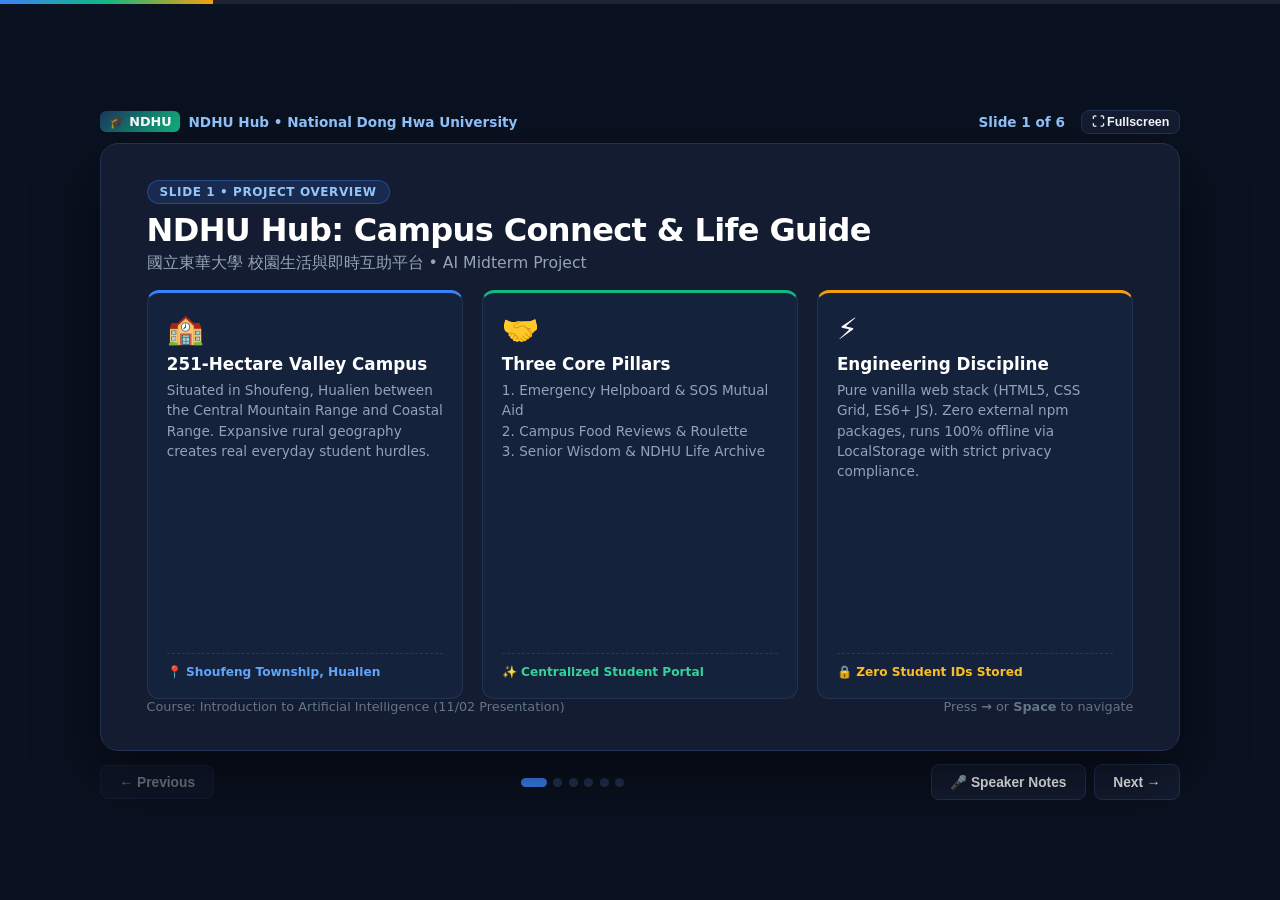
==== commit 67e70975: "Replace Chinese character logo with modern academic graduation cap emblem and international subtitle" ====
--- a/slides.html
+++ b/slides.html
@@ -583,7 +583,7 @@
   <!-- Header -->
   <div class="deck-header">
     <div class="deck-brand">
-      <span class="deck-brand-badge">東</span>
+      <span class="deck-brand-badge">🎓 NDHU</span>
       <span>NDHU Hub • National Dong Hwa University</span>
     </div>
     <div class="deck-meta">
